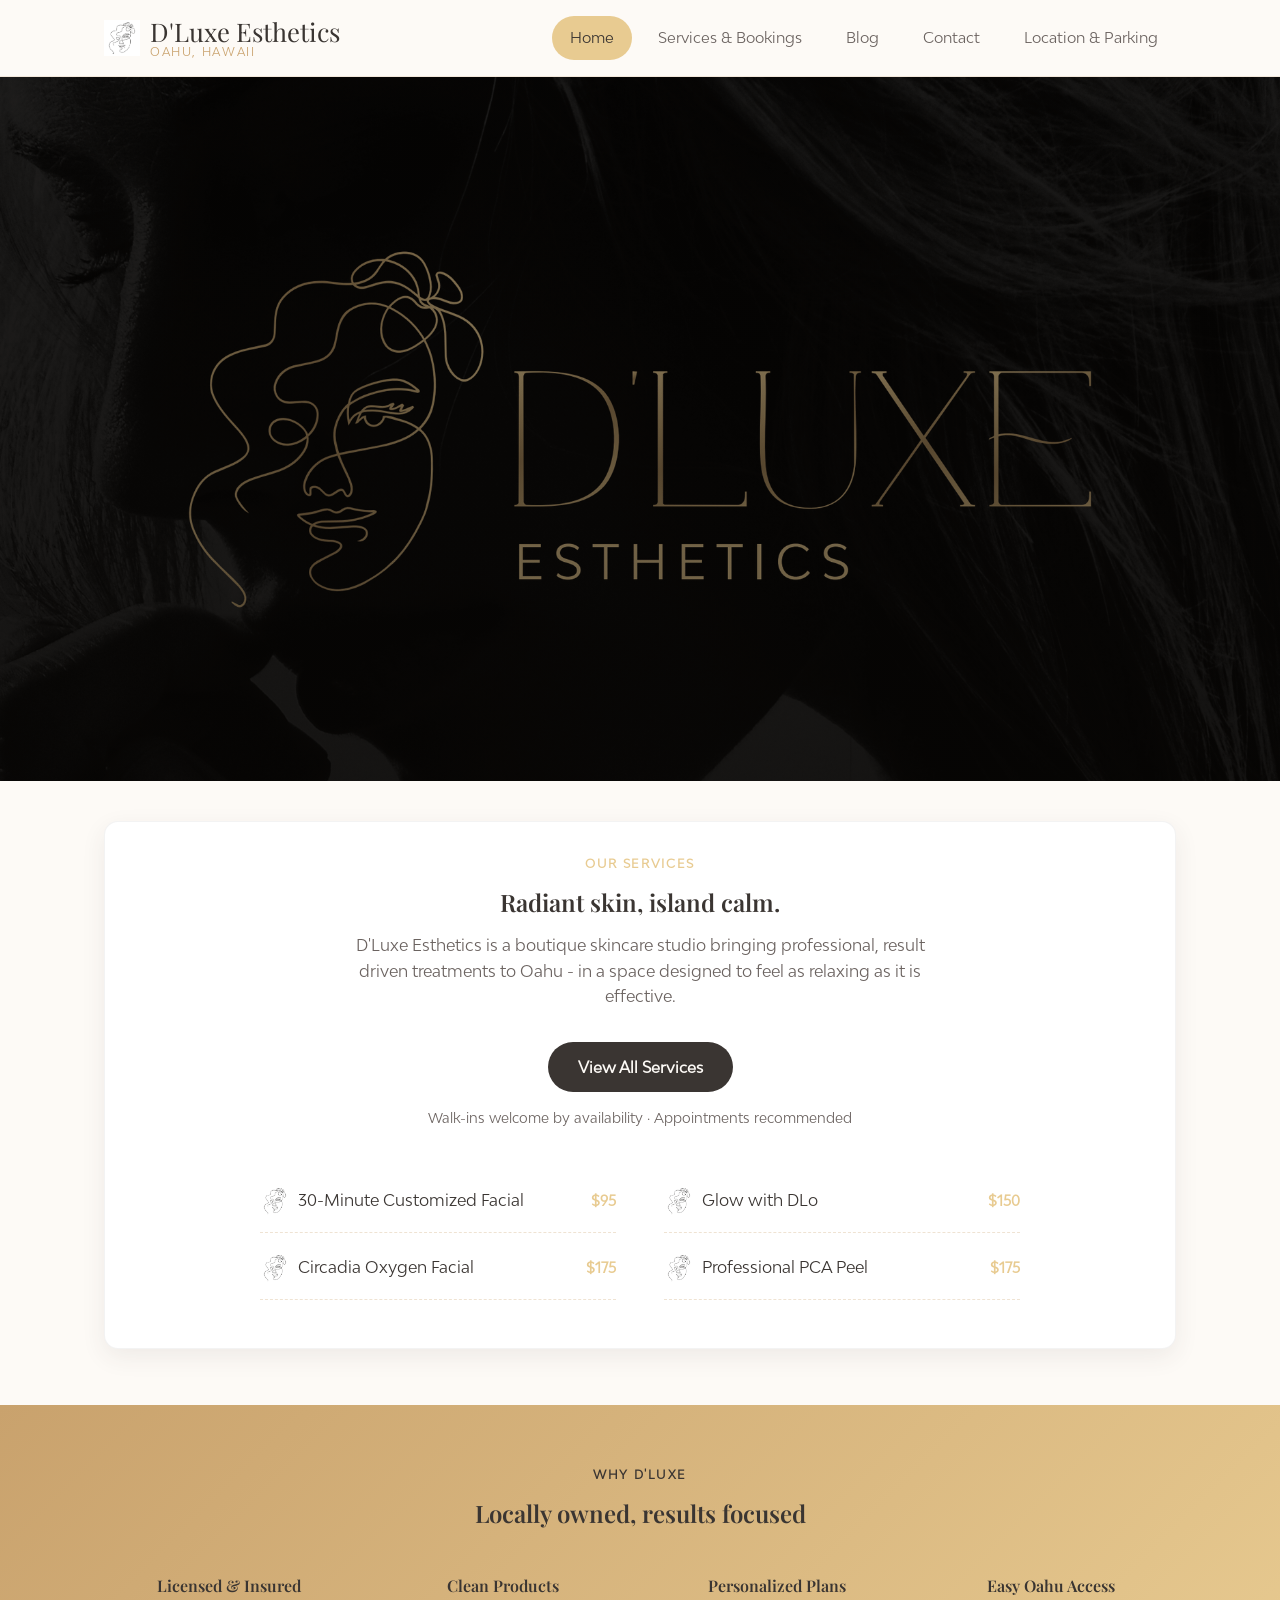
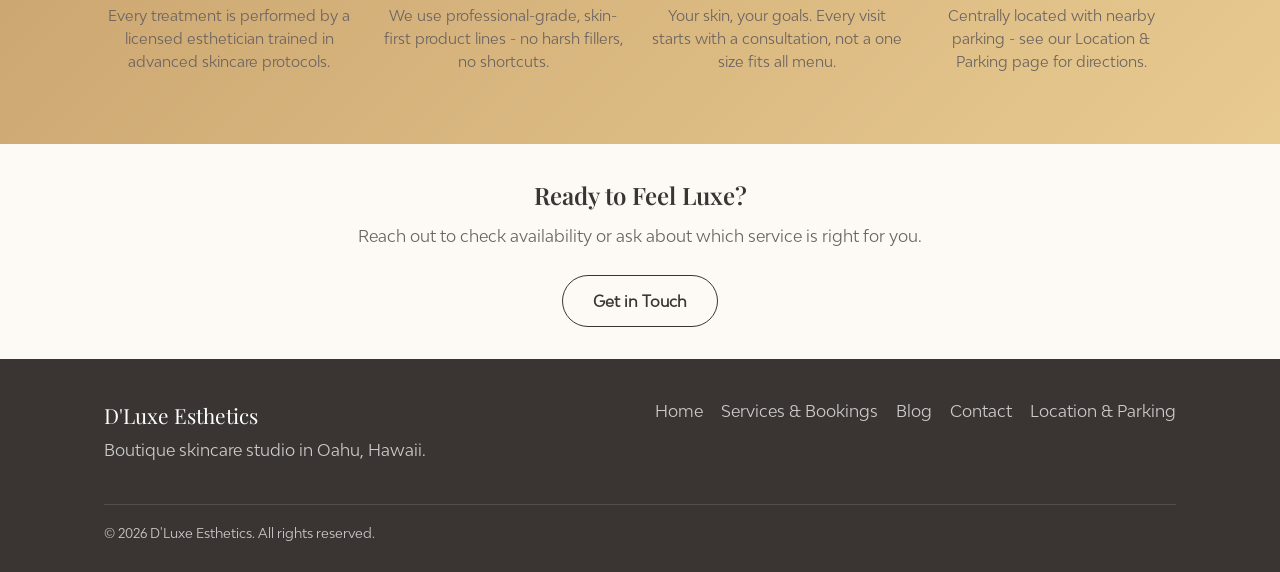
==== index.html @ 8cba5645 "Wire contact form to Formspree, add spam protection - Connect the contact form to Formspree (submits" ====
<!DOCTYPE html>
<html lang="en">
<head>
  <meta charset="UTF-8" />
  <meta name="viewport" content="width=device-width, initial-scale=1.0" />
  <meta name="color-scheme" content="light" />
  <link rel="icon" href="assets/favicon.png" type="image/png" />
  <title>D'Luxe Esthetics | Skincare Studio in Oahu, Hawaii</title>
  <meta name="description" content="D'Luxe Esthetics is a boutique esthetician studio in Oahu, Hawaii offering customized facials, dermaplaning, oxygen facials, and PCA peels." />
  <link rel="preconnect" href="https://fonts.googleapis.com" />
  <link rel="preconnect" href="https://square.site" />
  <link rel="preconnect" href="https://app.squareup.com" />
  <link rel="preconnect" href="https://appointments-production-f.squarecdn.com" crossorigin />
  <link rel="preload" as="script" href="https://square.site/appointments/buyer/widget/broxpie06ao6zd/LF8QV736KPF5H.js" />
  <link href="https://fonts.googleapis.com/css2?family=Playfair+Display:wght@600;700&family=Poppins:wght@400;500;600;700&display=swap" rel="stylesheet" />
  <link rel="stylesheet" href="css/style.css" />
</head>
<body>

  <header class="site-header">
    <nav class="nav-bar">
      <a href="index.html" class="brand">
        <img src="assets/favicon.png" alt="" class="brand-logo" />
        <span class="brand-text">
          <span class="brand-name">D'Luxe Esthetics</span>
          <span class="brand-tagline">Oahu, Hawaii</span>
        </span>
      </a>
      <button class="nav-toggle" aria-label="Toggle navigation" aria-expanded="false">
        <span></span><span></span><span></span>
      </button>
      <ul class="nav-tabs">
        <li><a href="index.html">Home</a></li>
        <li><a href="services.html">Services &amp; Bookings</a></li>
        <li><a href="blog.html">Blog</a></li>
        <li><a href="contact.html">Contact</a></li>
        <li><a href="location.html">Location &amp; Parking</a></li>
      </ul>
    </nav>
  </header>

  <main>
    <section class="hero hero-home">
      <div class="container"></div>
    </section>

    <section id="services" style="padding-top: 40px;">
      <div class="container">
        <div class="services-card">
        <div class="section-heading">
          <span class="eyebrow">Our Services</span>
          <h2>Radiant skin, island calm.</h2>
          <p>D'Luxe Esthetics is a boutique skincare studio bringing professional, result driven treatments to Oahu - in a space designed to feel as relaxing as it is effective.</p>
          <div class="services-teaser-cta">
            <div class="services-cta-buttons">
              <a href="services.html" class="btn btn-primary btn-glow">View All Services</a>
            </div>
            <p class="hero-note">Walk-ins welcome by availability &middot; Appointments recommended</p>
          </div>
        </div>

        <div class="services-menu-grid">
          <div class="menu-item">
            <span class="menu-item-name"><span class="menu-item-icon-wrap"><img src="assets/favicon.png" alt="" class="menu-item-icon" /></span> 30-Minute Customized Facial</span>
            <span class="menu-item-price">$95</span>
          </div>
          <div class="menu-item">
            <span class="menu-item-name"><span class="menu-item-icon-wrap"><img src="assets/favicon.png" alt="" class="menu-item-icon" /></span> Glow with DLo</span>
            <span class="menu-item-price">$150</span>
          </div>
          <div class="menu-item">
            <span class="menu-item-name"><span class="menu-item-icon-wrap"><img src="assets/favicon.png" alt="" class="menu-item-icon" /></span> Circadia Oxygen Facial</span>
            <span class="menu-item-price">$175</span>
          </div>
          <div class="menu-item">
            <span class="menu-item-name"><span class="menu-item-icon-wrap"><img src="assets/favicon.png" alt="" class="menu-item-icon" /></span> Professional PCA Peel</span>
            <span class="menu-item-price">$175</span>
          </div>
        </div>
        </div>
      </div>
    </section>

    <section class="info-band">
      <div class="container">
        <div class="section-heading">
          <span class="eyebrow">Why D'Luxe</span>
          <h2>Locally owned, results focused</h2>
        </div>
        <div class="info-grid">
          <div>
            <h4>Licensed &amp; Insured</h4>
            <p>Every treatment is performed by a licensed esthetician trained in advanced skincare protocols.</p>
          </div>
          <div>
            <h4>Clean Products</h4>
            <p>We use professional-grade, skin-first product lines - no harsh fillers, no shortcuts.</p>
          </div>
          <div>
            <h4>Personalized Plans</h4>
            <p>Your skin, your goals. Every visit starts with a consultation, not a one size fits all menu.</p>
          </div>
          <div>
            <h4>Easy Oahu Access</h4>
            <p>Centrally located with nearby parking - see our Location &amp; Parking page for directions.</p>
          </div>
        </div>
      </div>
    </section>

    <section class="cta-band">
      <div class="container">
        <h2>Ready to Feel Luxe?</h2>
        <p>Reach out to check availability or ask about which service is right for you.</p>
        <a href="contact.html" class="btn btn-outline">Get in Touch</a>
      </div>
    </section>
  </main>

  <footer class="site-footer">
    <div class="container">
      <div class="footer-grid">
        <div>
          <div class="footer-brand">D'Luxe Esthetics</div>
          <p>Boutique skincare studio in Oahu, Hawaii.</p>
        </div>
        <ul class="footer-nav">
          <li><a href="index.html">Home</a></li>
          <li><a href="services.html">Services &amp; Bookings</a></li>
          <li><a href="blog.html">Blog</a></li>
          <li><a href="contact.html">Contact</a></li>
          <li><a href="location.html">Location &amp; Parking</a></li>
        </ul>
      </div>
      <div class="footer-bottom">
        <span>&copy; 2026 D'Luxe Esthetics. All rights reserved.</span>
      </div>
    </div>
  </footer>

  <script src="js/script.js"></script>
</body>
</html>
---- css/style.css ----
/* ==========================================================================
   D'Luxe Esthetics — global styles
   ========================================================================== */

@font-face {
  font-family: "Bw Modelica";
  src: url("../assets/fonts/BwModelica.woff2") format("woff2"),
       url("../assets/fonts/BwModelica.woff") format("woff");
  font-weight: normal;
  font-style: normal;
  font-display: swap;
}

:root {
  color-scheme: light;
  --color-cream: #fdfaf6;
  --color-charcoal: #3a3532;
  --color-charcoal-soft: #6b6360;
  --color-gold: #c9a26d;
  --color-gold-light: #e8cb91;
  --shadow-soft: 0 8px 24px rgba(58, 53, 50, 0.08);
  --radius: 14px;
  --max-width: 1120px;
  --font-heading: "Playfair Display", Georgia, serif;
  --font-body: "Bw Modelica", "Poppins", "Segoe UI", Arial, sans-serif;
}

* {
  box-sizing: border-box;
}

html {
  scroll-behavior: smooth;
}

body {
  margin: 0;
  font-family: var(--font-body);
  color: var(--color-charcoal);
  background: var(--color-cream);
  line-height: 1.6;
}

img {
  max-width: 100%;
  display: block;
}

a {
  color: inherit;
}

h1, h2, h3, h4 {
  font-family: var(--font-heading);
  font-weight: 600;
  margin: 0 0 0.5em;
  color: var(--color-charcoal);
}

p {
  margin: 0 0 1em;
}

.container {
  max-width: var(--max-width);
  margin: 0 auto;
  padding: 0 24px;
}

/* ---------- Header / nav ---------- */

.site-header {
  position: sticky;
  top: 0;
  z-index: 100;
  background: rgba(253, 250, 246, 0.92);
  backdrop-filter: blur(6px);
  border-bottom: 1px solid rgba(201, 162, 109, 0.2);
}

.nav-bar {
  display: flex;
  align-items: center;
  justify-content: space-between;
  padding: 16px 24px;
  max-width: var(--max-width);
  margin: 0 auto;
}

.brand {
  display: flex;
  align-items: center;
  gap: 10px;
  line-height: 1.1;
  text-decoration: none;
}

.brand-logo {
  width: 36px;
  height: 36px;
  object-fit: contain;
}

.brand-text {
  display: flex;
  flex-direction: column;
}

.brand-name {
  font-family: var(--font-heading);
  font-size: 1.6rem;
  color: var(--color-charcoal);
}

.brand-tagline {
  font-size: 0.72rem;
  letter-spacing: 0.14em;
  text-transform: uppercase;
  color: var(--color-gold);
}

.nav-toggle {
  display: none;
  flex-direction: column;
  justify-content: space-between;
  width: 26px;
  height: 20px;
  background: none;
  border: none;
  cursor: pointer;
  padding: 0;
}

.nav-toggle span {
  display: block;
  height: 2px;
  width: 100%;
  background: var(--color-charcoal);
  border-radius: 2px;
}

.nav-tabs {
  display: flex;
  gap: 8px;
  list-style: none;
  margin: 0;
  padding: 0;
}

.nav-tabs a {
  display: inline-block;
  padding: 10px 18px;
  border-radius: 999px;
  text-decoration: none;
  font-size: 0.92rem;
  font-weight: 500;
  color: var(--color-charcoal-soft);
  transition: background 0.2s ease, color 0.2s ease;
}

.nav-tabs a:hover {
  background: rgba(232, 203, 145, 0.4);
  color: var(--color-charcoal);
}

.nav-tabs a.active {
  background: var(--color-gold-light);
  color: var(--color-charcoal);
}

/* ---------- Hero ---------- */

.hero {
  padding: 72px 0 24px;
  text-align: center;
  background: linear-gradient(180deg, rgb(211, 181, 127) 0%, rgb(232, 203, 145) 100%);
}

.hero-home {
  padding: 48px 0;
  min-height: 320px;
  height: 55vw;
  max-height: 900px;
  display: flex;
  align-items: center;
  background-color: #0a0806;
  background-image: linear-gradient(180deg, rgba(10, 8, 6, 0.4) 0%, rgba(10, 8, 6, 0.6) 100%), url("../assets/dluxe-hero-2.png");
  background-size: cover, cover;
  background-position: center, center;
  background-repeat: no-repeat, no-repeat;
}

@media (max-width: 700px) {
  .hero-home {
    height: auto;
    min-height: 260px;
    background-size: cover, contain;
  }
}

.hero-home .container {
  width: 100%;
}

.hero-home h1 {
  color: #fff;
}

.hero-home p {
  color: rgba(255, 255, 255, 0.9);
}

.hero + section {
  padding-top: 0;
}

.hero h1 {
  font-size: clamp(2rem, 4vw, 3rem);
  margin-bottom: 0.3em;
}

.hero p {
  max-width: 560px;
  margin: 0 auto 1.6em;
  color: var(--color-charcoal-soft);
  font-size: 1.05rem;
}

.hero-note {
  font-size: 0.85rem;
  color: var(--color-gold);
  margin: 16px 0 0;
}

/* ---------- Buttons ---------- */

.btn {
  display: inline-block;
  padding: 13px 30px;
  border-radius: 999px;
  text-decoration: none;
  font-weight: 600;
  font-size: 0.95rem;
  transition: transform 0.15s ease, box-shadow 0.15s ease;
}

.btn-primary {
  background: var(--color-charcoal);
  color: var(--color-cream);
}

.btn-primary:hover {
  transform: translateY(-1px);
  box-shadow: var(--shadow-soft);
}

.btn-outline {
  border: 1.5px solid var(--color-charcoal);
  color: var(--color-charcoal);
}

.btn-outline:hover {
  background: var(--color-charcoal);
  color: var(--color-cream);
}

/* ---------- Sections ---------- */

section {
  padding: 56px 0;
}

.section-heading {
  text-align: center;
  max-width: 620px;
  margin: 0 auto 40px;
}

.section-heading .eyebrow {
  display: inline-block;
  text-transform: uppercase;
  letter-spacing: 0.14em;
  font-size: 0.75rem;
  color: var(--color-gold);
  font-weight: 600;
  margin-bottom: 10px;
}

.section-heading p {
  color: var(--color-charcoal-soft);
}

.services-card {
  background: #fff;
  border-radius: var(--radius);
  box-shadow: var(--shadow-soft);
  border: 1px solid rgba(58, 53, 50, 0.06);
  padding: 28px 40px 48px;
}

@media (max-width: 640px) {
  .services-card {
    padding: 36px 20px;
  }
}

.addons-card {
  background: linear-gradient(135deg, var(--color-gold) 0%, var(--color-gold-light) 100%);
  border-radius: var(--radius);
  box-shadow: var(--shadow-soft);
  padding: 48px 40px;
}

.addons-card .eyebrow {
  color: var(--color-charcoal);
}

.services-card .eyebrow {
  color: var(--color-gold-light);
}

.addons-card .section-heading p {
  color: var(--color-charcoal-soft);
}

.addons-card .menu-item {
  border-bottom-color: rgba(58, 53, 50, 0.18);
}

.addons-card .menu-item-price {
  color: var(--color-charcoal);
}

@media (max-width: 640px) {
  .addons-card {
    padding: 36px 20px;
  }
}

/* ---------- Services menu (Home page teaser) ---------- */

.services-menu-grid {
  display: grid;
  grid-template-columns: repeat(2, 1fr);
  gap: 4px 48px;
  max-width: 760px;
  margin: 0 auto;
}

.addons-card .services-menu-grid {
  grid-template-columns: 1fr;
}

@media (max-width: 640px) {
  .services-menu-grid {
    grid-template-columns: 1fr;
  }
}

.menu-item {
  display: flex;
  justify-content: space-between;
  align-items: center;
  gap: 16px;
  padding: 16px 0;
  border-bottom: 1px dashed rgba(201, 162, 109, 0.3);
}

.menu-item-name {
  font-weight: 500;
  display: inline-flex;
  align-items: center;
  flex-wrap: nowrap;
  white-space: nowrap;
  gap: 8px;
}

.menu-item-icon-wrap {
  width: 30px;
  height: 30px;
  display: inline-flex;
  align-items: center;
  justify-content: center;
  flex-shrink: 0;
}

.menu-item-icon {
  width: 100%;
  height: 100%;
  object-fit: contain;
}

.menu-item-price {
  color: var(--color-gold-light);
  font-weight: 600;
  font-size: 0.9rem;
  white-space: nowrap;
}

.square-booking-embed {
  background: #fff;
  border-radius: var(--radius);
  box-shadow: var(--shadow-soft);
  border: 1px solid rgba(58, 53, 50, 0.06);
  overflow: visible;
  min-height: 500px;
}

.square-booking-embed iframe {
  height: 700px !important;
  min-height: 700px !important;
}

.services-teaser-cta {
  text-align: center;
  margin-top: 32px;
}

.services-cta-buttons {
  display: flex;
  justify-content: center;
  flex-wrap: wrap;
  gap: 16px;
}

/* ---------- Services grid ---------- */

.services-grid {
  display: grid;
  grid-template-columns: repeat(2, 1fr);
  gap: 24px;
}

@media (max-width: 640px) {
  .services-grid {
    grid-template-columns: 1fr;
  }
}

.service-card {
  background: #fff;
  border-radius: var(--radius);
  padding: 28px 24px;
  box-shadow: var(--shadow-soft);
  border: 1px solid rgba(58, 53, 50, 0.05);
  display: flex;
  flex-direction: column;
}

.service-icon {
  width: 44px;
  height: 44px;
  display: flex;
  align-items: center;
  justify-content: center;
  font-size: 1.4rem;
  margin-bottom: 16px;
}

.service-icon img {
  width: 100%;
  height: 100%;
  object-fit: contain;
}

.service-card h3 {
  font-size: 1.15rem;
  margin-bottom: 8px;
}

.service-card p {
  color: var(--color-charcoal-soft);
  font-size: 0.94rem;
  margin-bottom: 10px;
}

.service-price {
  font-size: 0.85rem;
  font-weight: 600;
  color: var(--color-gold-light);
}

.service-card-footer {
  display: flex;
  align-items: center;
  justify-content: space-between;
  gap: 12px;
  margin-top: auto;
  padding-top: 24px;
  border-top: 1px dashed rgba(58, 53, 50, 0.12);
}

.book-item-btn {
  flex-shrink: 0;
  padding: 8px 30px;
  font-size: 0.85rem;
}

.btn-glow {
  transition: background 0.2s ease, color 0.2s ease, box-shadow 0.2s ease, border-color 0.2s ease;
}

.btn-glow:hover {
  background: var(--color-gold);
  border-color: transparent;
  color: #fff;
  box-shadow: 0 0 18px rgba(201, 162, 109, 0.6);
}

/* ---------- Why / info band ---------- */

.info-band {
  background: linear-gradient(135deg, var(--color-gold) 0%, var(--color-gold-light) 100%);
  color: var(--color-charcoal);
}

.info-band .section-heading p {
  color: var(--color-charcoal-soft);
}

.info-band .section-heading .eyebrow {
  color: var(--color-charcoal);
}

.info-band h2 {
  color: var(--color-charcoal);
}

.info-grid {
  display: grid;
  grid-template-columns: repeat(auto-fit, minmax(200px, 1fr));
  gap: 24px;
  text-align: center;
}

.info-grid h4 {
  color: var(--color-charcoal);
  margin-bottom: 6px;
}

.info-grid p {
  color: var(--color-charcoal-soft);
  font-size: 0.9rem;
}

/* ---------- CTA band ---------- */

.cta-band {
  text-align: center;
  padding: 32px 0;
}

.cta-band h2 {
  margin-bottom: 0.4em;
}

.cta-band p {
  color: var(--color-charcoal-soft);
  margin-bottom: 1.6em;
}

/* ---------- Blog ---------- */

.blog-grid {
  display: grid;
  grid-template-columns: repeat(auto-fit, minmax(280px, 1fr));
  gap: 28px;
}

.blog-card {
  background: #fff;
  border-radius: var(--radius);
  overflow: hidden;
  box-shadow: var(--shadow-soft);
  border: 1px solid rgba(58, 53, 50, 0.05);
  display: flex;
  flex-direction: column;
}

.blog-card-thumb {
  height: 150px;
  background-image: url("../assets/dluxe-hero.jpg");
  background-size: cover;
  background-position: center 55%;
  background-repeat: no-repeat;
}

.blog-card-body {
  padding: 22px 22px 24px;
  flex: 1;
  display: flex;
  flex-direction: column;
}

.blog-meta {
  font-size: 0.78rem;
  text-transform: uppercase;
  letter-spacing: 0.08em;
  color: var(--color-gold);
  font-weight: 600;
  margin-bottom: 10px;
}

.blog-card h3 {
  font-size: 1.2rem;
  margin-bottom: 10px;
}

.blog-card p {
  color: var(--color-charcoal-soft);
  font-size: 0.94rem;
  flex: 1;
}

.blog-tag {
  display: inline-block;
  font-size: 0.72rem;
  font-weight: 600;
  color: var(--color-charcoal-soft);
  background: var(--color-gold-light);
  padding: 3px 10px;
  border-radius: 999px;
  text-transform: uppercase;
  letter-spacing: 0.06em;
}

/* ---------- Contact ---------- */

.contact-layout {
  display: grid;
  grid-template-columns: 1fr 1fr;
  gap: 40px;
  align-items: start;
}

@media (max-width: 800px) {
  .contact-layout {
    grid-template-columns: 1fr;
  }
}

.contact-card {
  background: #fff;
  border-radius: var(--radius);
  padding: 28px;
  box-shadow: var(--shadow-soft);
  border: 1px solid rgba(58, 53, 50, 0.05);
  margin-bottom: 20px;
}

.contact-card h3 {
  font-size: 1.05rem;
  margin-bottom: 6px;
}

.contact-card p {
  color: var(--color-charcoal-soft);
  font-size: 0.95rem;
}

.social-row {
  display: flex;
  gap: 12px;
  margin-top: 8px;
}

.social-row a {
  width: 38px;
  height: 38px;
  border-radius: 50%;
  background: rgba(201, 162, 109, 0.18);
  color: var(--color-gold);
  display: flex;
  align-items: center;
  justify-content: center;
  text-decoration: none;
  transition: background 0.2s ease, color 0.2s ease;
}

.social-row a:hover {
  background: var(--color-gold);
  color: #fff;
}

form.contact-form {
  background: #fff;
  border-radius: var(--radius);
  padding: 28px;
  box-shadow: var(--shadow-soft);
  border: 1px solid rgba(58, 53, 50, 0.05);
}

.form-group {
  margin-bottom: 18px;
}

.form-group label {
  display: block;
  font-size: 0.85rem;
  font-weight: 600;
  margin-bottom: 6px;
}

.form-group input,
.form-group textarea,
.form-group select {
  width: 100%;
  padding: 11px 14px;
  border-radius: 8px;
  border: 1.5px solid rgba(58, 53, 50, 0.15);
  font-family: var(--font-body);
  font-size: 0.95rem;
  background: var(--color-cream);
}

.form-group textarea {
  resize: vertical;
  min-height: 110px;
}

.form-note {
  font-size: 0.8rem;
  color: var(--color-charcoal-soft);
  margin-top: 10px;
}

.form-status {
  margin-top: 14px;
  font-size: 0.9rem;
  font-weight: 600;
  display: none;
}

.form-status.visible {
  display: block;
}

/* ---------- Location ---------- */

.location-layout {
  display: grid;
  grid-template-columns: 1fr 1fr;
  gap: 40px;
  align-items: start;
}

@media (max-width: 800px) {
  .location-layout {
    grid-template-columns: 1fr;
  }
}

.map-frame {
  width: 100%;
  height: 380px;
  border: 0;
  border-radius: var(--radius);
  box-shadow: var(--shadow-soft);
}

.steps-list {
  list-style: none;
  margin: 0;
  padding: 0;
}

.steps-list li {
  display: flex;
  gap: 14px;
  margin-bottom: 18px;
}

.step-number {
  flex-shrink: 0;
  width: 30px;
  height: 30px;
  border-radius: 50%;
  background: rgba(201, 162, 109, 0.18);
  display: flex;
  align-items: center;
  justify-content: center;
  font-weight: 700;
  font-size: 0.85rem;
}

.steps-list h4 {
  margin-bottom: 4px;
  font-size: 1rem;
}

.steps-list p {
  color: var(--color-charcoal-soft);
  font-size: 0.92rem;
  margin: 0;
}

.hours-table {
  width: 100%;
  border-collapse: collapse;
  margin-top: 12px;
}

.hours-table td {
  padding: 8px 0;
  border-bottom: 1px solid rgba(201, 162, 109, 0.2);
  font-size: 0.94rem;
}

.hours-table td:last-child {
  text-align: right;
  color: var(--color-charcoal-soft);
}

/* ---------- Footer ---------- */

.site-footer {
  background: var(--color-charcoal);
  color: rgba(255, 255, 255, 0.75);
  padding: 40px 0 28px;
  margin-top: 0;
}

.footer-grid {
  display: flex;
  flex-wrap: wrap;
  justify-content: space-between;
  gap: 24px;
  margin-bottom: 24px;
}

.footer-brand {
  font-family: var(--font-heading);
  color: #fff;
  font-size: 1.3rem;
  margin-bottom: 6px;
}

.footer-grid a {
  text-decoration: none;
  color: rgba(255, 255, 255, 0.75);
}

.footer-grid a:hover {
  color: #fff;
}

.footer-nav {
  list-style: none;
  margin: 0;
  padding: 0;
  display: flex;
  gap: 18px;
  flex-wrap: wrap;
}

.footer-bottom {
  border-top: 1px solid rgba(255, 255, 255, 0.12);
  padding-top: 18px;
  font-size: 0.82rem;
  display: flex;
  justify-content: space-between;
  flex-wrap: wrap;
  gap: 8px;
}

/* ---------- Responsive nav ---------- */

@media (max-width: 760px) {
  .nav-toggle {
    display: flex;
  }

  .nav-tabs {
    position: absolute;
    top: 100%;
    left: 0;
    right: 0;
    flex-direction: column;
    background: var(--color-cream);
    padding: 12px 24px 20px;
    gap: 4px;
    border-bottom: 1px solid rgba(201, 162, 109, 0.2);
    display: none;
  }

  .nav-tabs.open {
    display: flex;
  }

  .nav-tabs a {
    padding: 12px 16px;
  }
}
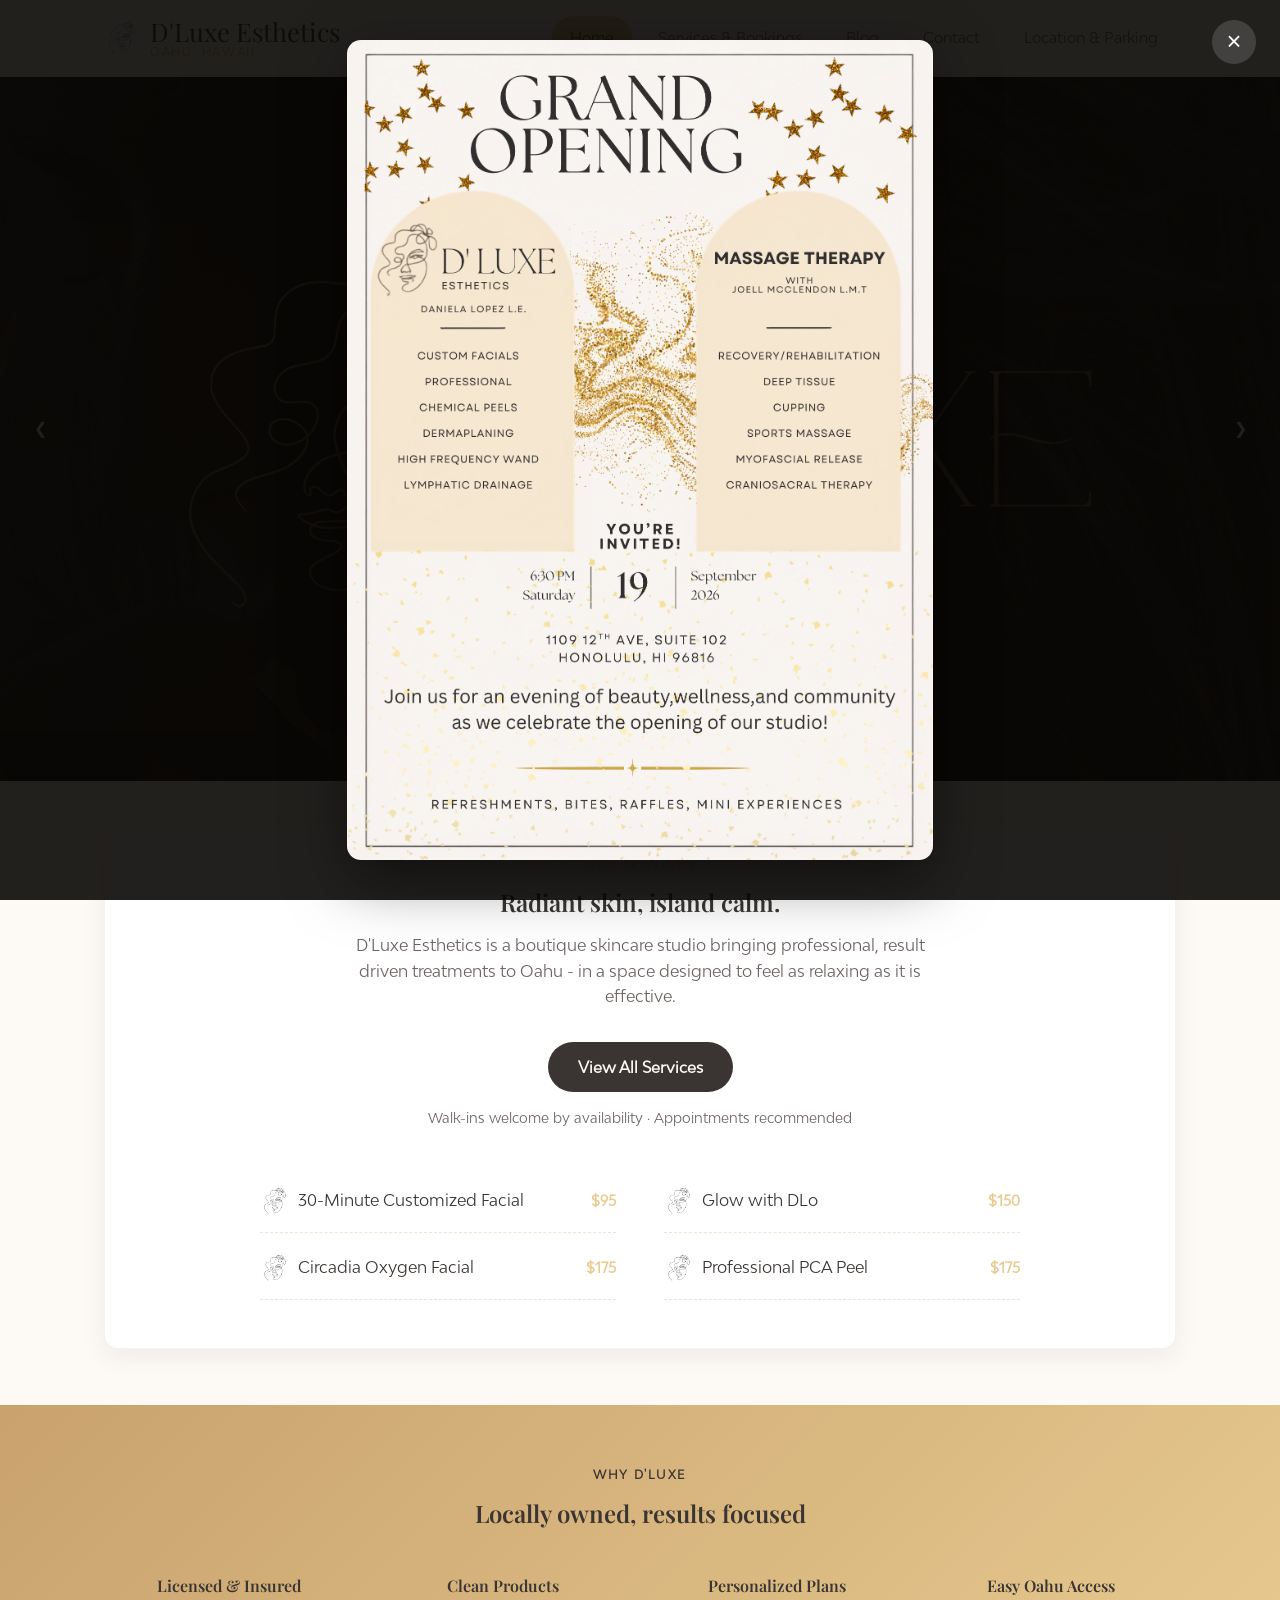
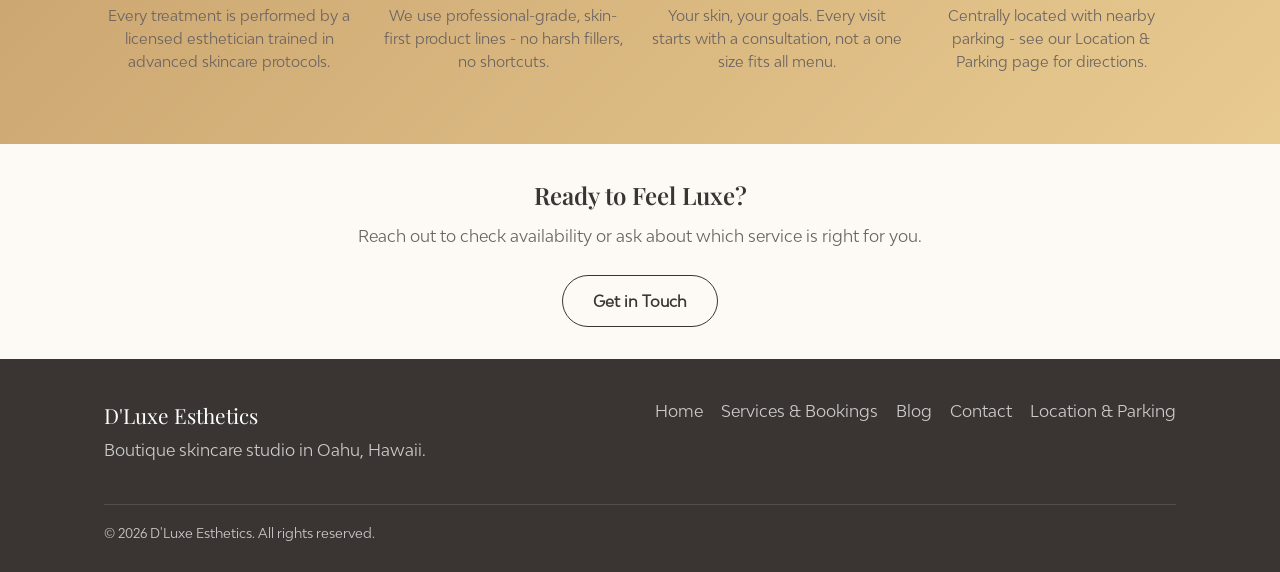
==== commit ef50294f: "Add hero slider arrows/dots, click-to-expand lightbox, Grand Opening flyer - Add prev/next arrows an" ====
--- a/index.html
+++ b/index.html
@@ -7,6 +7,46 @@
   <link rel="icon" href="assets/favicon.png" type="image/png" />
   <title>D'Luxe Esthetics | Skincare Studio in Oahu, Hawaii</title>
   <meta name="description" content="D'Luxe Esthetics is a boutique esthetician studio in Oahu, Hawaii offering customized facials, dermaplaning, oxygen facials, and PCA peels." />
+  <link rel="canonical" href="https://dluxeestheticshawaii.com/" />
+  <meta property="og:type" content="website" />
+  <meta property="og:title" content="D'Luxe Esthetics | Skincare Studio in Oahu, Hawaii" />
+  <meta property="og:description" content="D'Luxe Esthetics is a boutique esthetician studio in Oahu, Hawaii offering customized facials, dermaplaning, oxygen facials, and PCA peels." />
+  <meta property="og:url" content="https://dluxeestheticshawaii.com/" />
+  <meta property="og:image" content="https://dluxeestheticshawaii.com/assets/dluxe-hero-2.png" />
+  <meta name="twitter:card" content="summary_large_image" />
+  <meta name="twitter:title" content="D'Luxe Esthetics | Skincare Studio in Oahu, Hawaii" />
+  <meta name="twitter:description" content="D'Luxe Esthetics is a boutique esthetician studio in Oahu, Hawaii offering customized facials, dermaplaning, oxygen facials, and PCA peels." />
+  <meta name="twitter:image" content="https://dluxeestheticshawaii.com/assets/dluxe-hero-2.png" />
+  <script type="application/ld+json">
+  {
+    "@context": "https://schema.org",
+    "@type": "BeautySalon",
+    "name": "D'Luxe Esthetics",
+    "image": "https://dluxeestheticshawaii.com/assets/dluxe-hero-2.png",
+    "url": "https://dluxeestheticshawaii.com/",
+    "telephone": "+15203106491",
+    "priceRange": "$$",
+    "address": {
+      "@type": "PostalAddress",
+      "streetAddress": "1109 12th Ave Ste 201",
+      "addressLocality": "Honolulu",
+      "addressRegion": "HI",
+      "postalCode": "96816",
+      "addressCountry": "US"
+    },
+    "openingHoursSpecification": [
+      { "@type": "OpeningHoursSpecification", "dayOfWeek": "Monday", "opens": "08:00", "closes": "13:00" },
+      { "@type": "OpeningHoursSpecification", "dayOfWeek": "Tuesday", "opens": "08:00", "closes": "19:00" },
+      { "@type": "OpeningHoursSpecification", "dayOfWeek": "Wednesday", "opens": "08:00", "closes": "13:00" },
+      { "@type": "OpeningHoursSpecification", "dayOfWeek": "Thursday", "opens": "08:00", "closes": "19:00" },
+      { "@type": "OpeningHoursSpecification", "dayOfWeek": "Friday", "opens": "08:00", "closes": "13:00" },
+      { "@type": "OpeningHoursSpecification", "dayOfWeek": "Saturday", "opens": "09:00", "closes": "19:00" }
+    ],
+    "sameAs": [
+      "https://instagram.com/d.luxeesthetics"
+    ]
+  }
+  </script>
   <link rel="preconnect" href="https://fonts.googleapis.com" />
   <link rel="preconnect" href="https://square.site" />
   <link rel="preconnect" href="https://app.squareup.com" />
@@ -41,8 +81,20 @@
 
   <main>
     <section class="hero hero-home">
+      <div class="hero-slider">
+        <div class="hero-slide active" data-full="assets/dluxe-hero-2.png" style="background-image: url('assets/dluxe-hero-2.png');"></div>
+        <div class="hero-slide" data-full="assets/grand-opening.png" data-no-tint="true" style="background-image: url('assets/grand-opening.png'); background-size: contain;"></div>
+      </div>
+      <button type="button" class="hero-slider-arrow hero-slider-prev" aria-label="Previous image">&#10094;</button>
+      <button type="button" class="hero-slider-arrow hero-slider-next" aria-label="Next image">&#10095;</button>
+      <div class="hero-slider-dots"></div>
       <div class="container"></div>
     </section>
+
+    <div class="lightbox" id="heroLightbox">
+      <button type="button" class="lightbox-close" aria-label="Close">&times;</button>
+      <img class="lightbox-img" src="" alt="" />
+    </div>
 
     <section id="services" style="padding-top: 40px;">
       <div class="container">
@@ -112,7 +164,7 @@
       <div class="container">
         <h2>Ready to Feel Luxe?</h2>
         <p>Reach out to check availability or ask about which service is right for you.</p>
-        <a href="contact.html" class="btn btn-outline">Get in Touch</a>
+        <a href="contact.html" class="btn btn-outline btn-glow">Get in Touch</a>
       </div>
     </section>
   </main>
--- a/css/style.css
+++ b/css/style.css
@@ -177,6 +177,8 @@
 }
 
 .hero-home {
+  position: relative;
+  overflow: hidden;
   padding: 48px 0;
   min-height: 320px;
   height: 55vw;
@@ -184,22 +186,177 @@
   display: flex;
   align-items: center;
   background-color: #0a0806;
-  background-image: linear-gradient(180deg, rgba(10, 8, 6, 0.4) 0%, rgba(10, 8, 6, 0.6) 100%), url("../assets/dluxe-hero-2.png");
-  background-size: cover, cover;
-  background-position: center, center;
-  background-repeat: no-repeat, no-repeat;
+}
+
+.hero-home::before {
+  content: "";
+  position: absolute;
+  inset: 0;
+  background-image: linear-gradient(180deg, rgba(10, 8, 6, 0.4) 0%, rgba(10, 8, 6, 0.6) 100%);
+  z-index: 1;
+  pointer-events: none;
+  transition: opacity 1s ease;
+}
+
+.hero-home.no-tint::before {
+  opacity: 0;
+}
+
+.hero-slider {
+  position: absolute;
+  inset: 0;
+  z-index: 0;
+}
+
+.hero-slide {
+  position: absolute;
+  inset: 0;
+  background-color: #0a0806;
+  background-size: cover;
+  background-position: center;
+  background-repeat: no-repeat;
+  opacity: 0;
+  cursor: pointer;
+  transition: opacity 1s ease;
+}
+
+.hero-slide.active {
+  opacity: 1;
+}
+
+.hero-slider-arrow {
+  position: absolute;
+  top: 50%;
+  transform: translateY(-50%);
+  z-index: 3;
+  width: 40px;
+  height: 40px;
+  border: none;
+  border-radius: 50%;
+  background: rgba(10, 8, 6, 0.4);
+  color: #fff;
+  font-size: 1rem;
+  line-height: 1;
+  cursor: pointer;
+  display: flex;
+  align-items: center;
+  justify-content: center;
+  transition: background 0.2s ease;
+}
+
+.hero-slider-arrow:hover {
+  background: var(--color-gold);
+}
+
+.hero-slider-prev {
+  left: 20px;
+}
+
+.hero-slider-next {
+  right: 20px;
+}
+
+.hero-slider-dots {
+  position: absolute;
+  left: 50%;
+  bottom: 20px;
+  transform: translateX(-50%);
+  z-index: 3;
+  display: flex;
+  gap: 10px;
+}
+
+.hero-slider-dot {
+  width: 10px;
+  height: 10px;
+  padding: 0;
+  border: none;
+  border-radius: 50%;
+  background: rgba(255, 255, 255, 0.5);
+  cursor: pointer;
+  transition: background 0.2s ease, transform 0.2s ease;
+}
+
+.hero-slider-dot.active {
+  background: var(--color-gold-light);
+  transform: scale(1.3);
+}
+
+@media (max-width: 700px) {
+  .hero-slider-arrow {
+    width: 32px;
+    height: 32px;
+  }
+
+  .hero-slider-prev {
+    left: 10px;
+  }
+
+  .hero-slider-next {
+    right: 10px;
+  }
+}
+
+.hero-home .container {
+  position: relative;
+  z-index: 2;
+  width: 100%;
 }
 
 @media (max-width: 700px) {
   .hero-home {
     height: auto;
     min-height: 260px;
-    background-size: cover, contain;
-  }
-}
-
-.hero-home .container {
-  width: 100%;
+  }
+
+  .hero-slide {
+    background-size: contain;
+  }
+}
+
+.lightbox {
+  display: none;
+  position: fixed;
+  inset: 0;
+  z-index: 1000;
+  background: rgba(10, 8, 6, 0.9);
+  align-items: center;
+  justify-content: center;
+  padding: 40px;
+}
+
+.lightbox.open {
+  display: flex;
+}
+
+.lightbox-img {
+  max-width: 100%;
+  max-height: 100%;
+  border-radius: var(--radius);
+  box-shadow: 0 20px 60px rgba(0, 0, 0, 0.5);
+}
+
+.lightbox-close {
+  position: absolute;
+  top: 20px;
+  right: 24px;
+  width: 44px;
+  height: 44px;
+  border: none;
+  border-radius: 50%;
+  background: rgba(255, 255, 255, 0.15);
+  color: #fff;
+  font-size: 1.6rem;
+  line-height: 1;
+  cursor: pointer;
+  display: flex;
+  align-items: center;
+  justify-content: center;
+  transition: background 0.2s ease;
+}
+
+.lightbox-close:hover {
+  background: var(--color-gold);
 }
 
 .hero-home h1 {
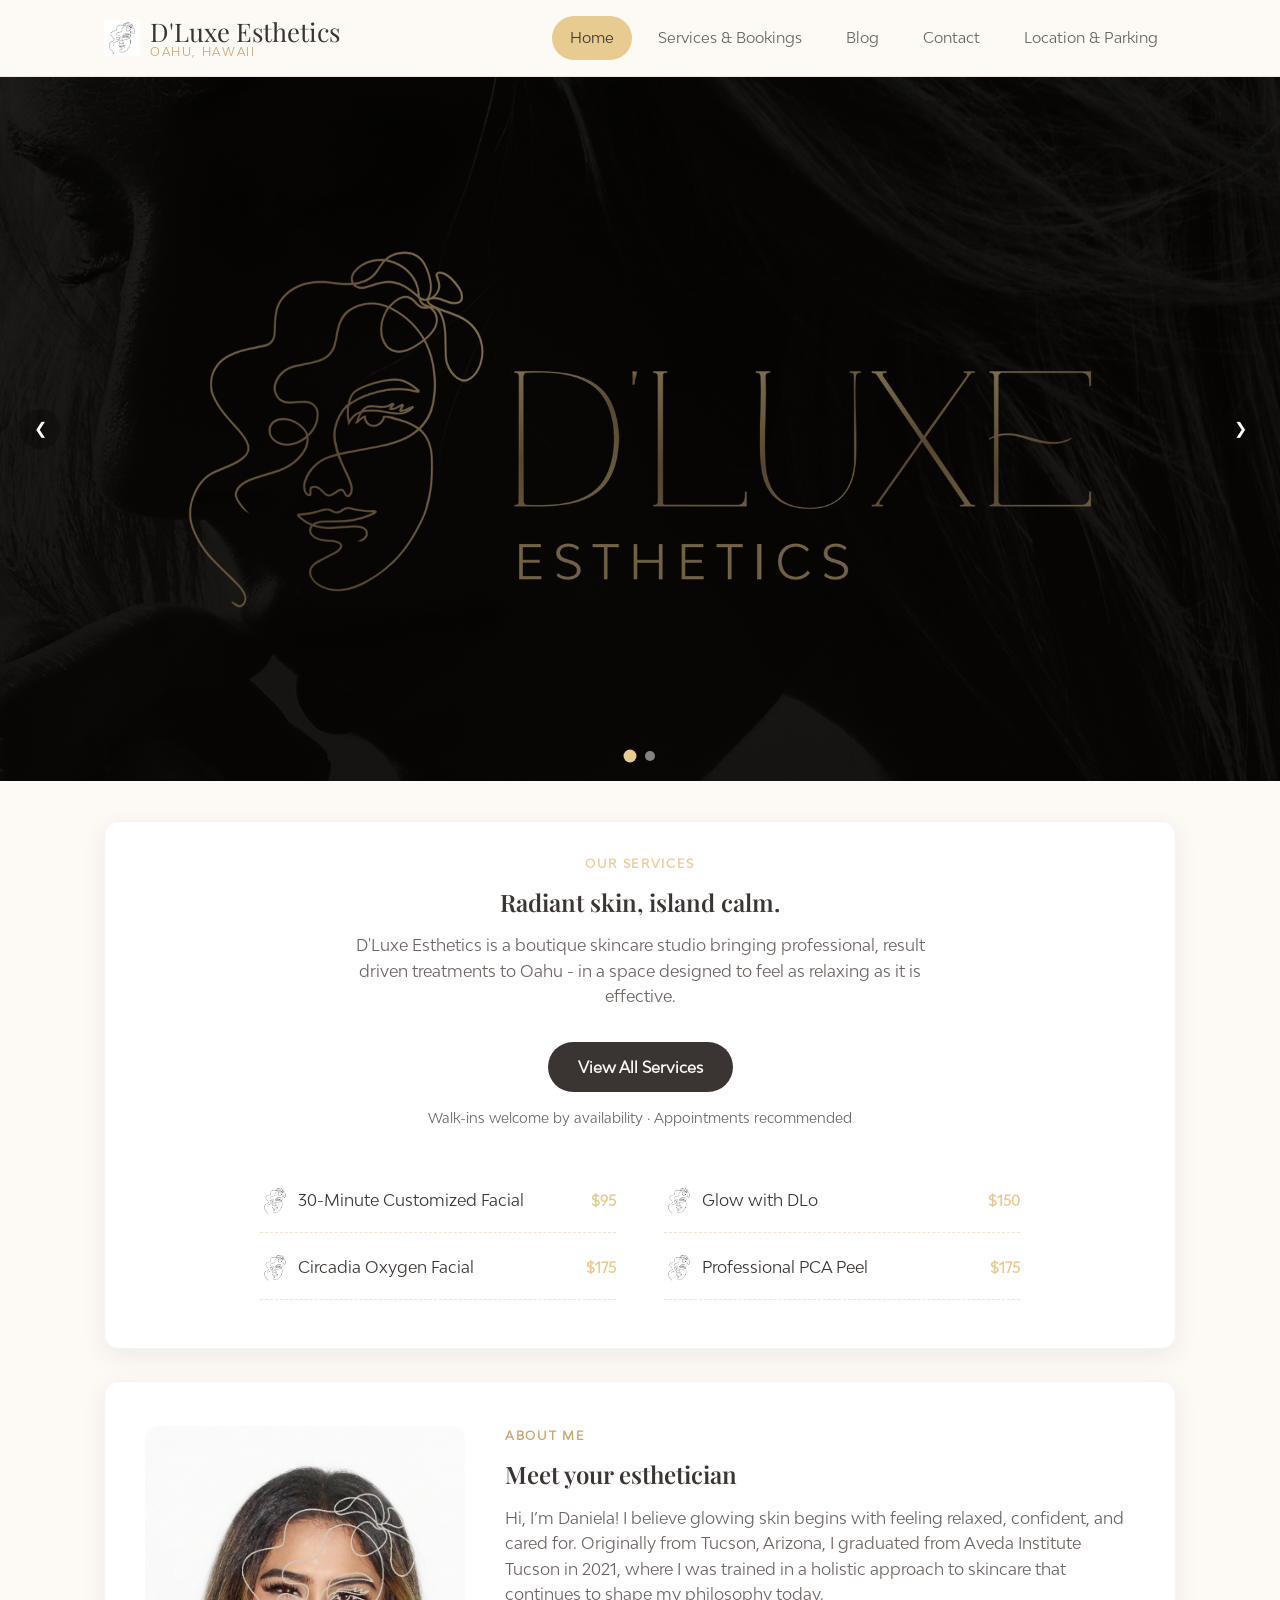
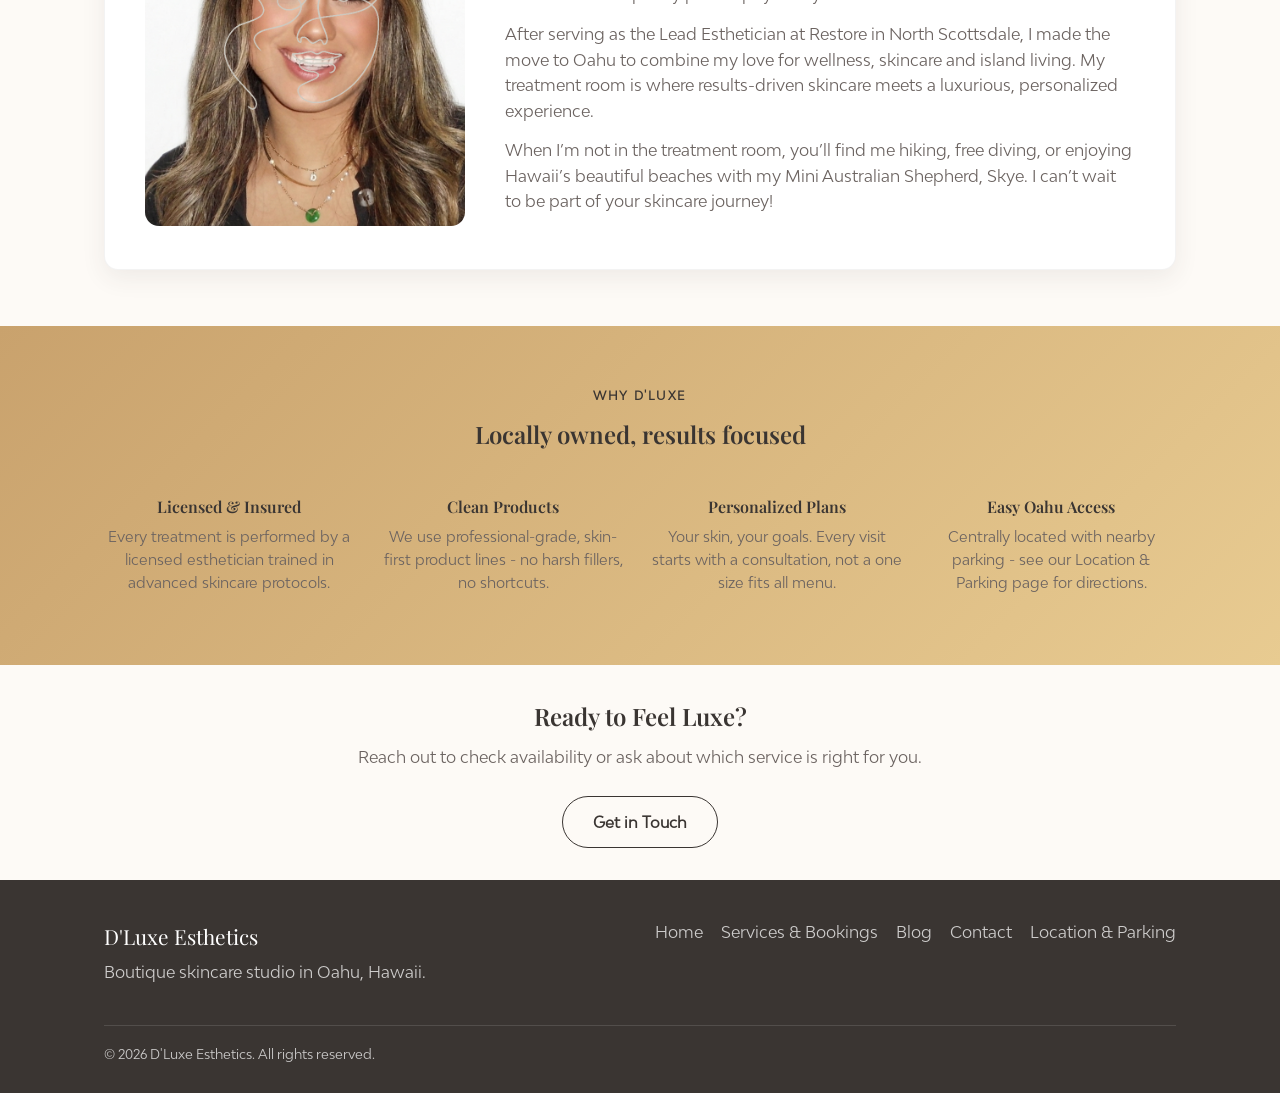
==== commit e1982fe9: "Add About section with bio, remove auto-opening flyer pop-up Co-Authored-By: Claude Sonnet 5 <norepl" ====
--- a/index.html
+++ b/index.html
@@ -133,6 +133,22 @@
       </div>
     </section>
 
+    <section id="about" class="about-section">
+      <div class="container">
+        <div class="about-card">
+          <div class="about-photo">
+            <img class="about-photo-base" src="assets/selfieDaniela-overlay.png" alt="Daniela, owner of D'Luxe Esthetics" />
+          </div>
+          <div class="about-body">
+            <span class="eyebrow">About Me</span>
+            <h2>Meet your esthetician</h2>
+            <p>Hi, I&rsquo;m Daniela! I believe glowing skin begins with feeling relaxed, confident, and cared for. Originally from Tucson, Arizona, I graduated from Aveda Institute Tucson in 2021, where I was trained in a holistic approach to skincare that continues to shape my philosophy today.</p>
+            <p>After serving as the Lead Esthetician at Restore in North Scottsdale, I made the move to Oahu to combine my love for wellness, skincare and island living. My treatment room is where results-driven skincare meets a luxurious, personalized experience.</p>
+            <p>When I&rsquo;m not in the treatment room, you&rsquo;ll find me hiking, free diving, or enjoying Hawaii&rsquo;s beautiful beaches with my Mini Australian Shepherd, Skye. I can&rsquo;t wait to be part of your skincare journey!</p>          </div>
+        </div>
+      </div>
+    </section>
+
     <section class="info-band">
       <div class="container">
         <div class="section-heading">
--- a/css/style.css
+++ b/css/style.css
@@ -664,6 +664,66 @@
   box-shadow: 0 0 18px rgba(201, 162, 109, 0.6);
 }
 
+/* ---------- About ---------- */
+
+.about-section {
+  padding-top: 0;
+  margin-top: -24px;
+}
+
+.about-card {
+  display: grid;
+  grid-template-columns: 320px 1fr;
+  gap: 40px;
+  align-items: center;
+  background: #fff;
+  border-radius: var(--radius);
+  box-shadow: var(--shadow-soft);
+  border: 1px solid rgba(58, 53, 50, 0.06);
+  padding: 40px;
+}
+
+.about-photo {
+  position: relative;
+}
+
+.about-photo-base {
+  width: 100%;
+  aspect-ratio: 4 / 5;
+  object-fit: cover;
+  border-radius: var(--radius);
+  background: var(--color-charcoal);
+  display: block;
+}
+
+.about-body .eyebrow {
+  display: inline-block;
+  text-transform: uppercase;
+  letter-spacing: 0.14em;
+  font-size: 0.75rem;
+  color: var(--color-gold);
+  font-weight: 600;
+  margin-bottom: 10px;
+}
+
+.about-body p {
+  color: var(--color-charcoal-soft);
+  margin-bottom: 14px;
+}
+
+@media (max-width: 800px) {
+  .about-card {
+    grid-template-columns: 1fr;
+    padding: 28px 20px;
+    gap: 24px;
+  }
+
+  .about-photo {
+    max-width: 280px;
+    margin: 0 auto;
+  }
+}
+
 /* ---------- Why / info band ---------- */
 
 .info-band {
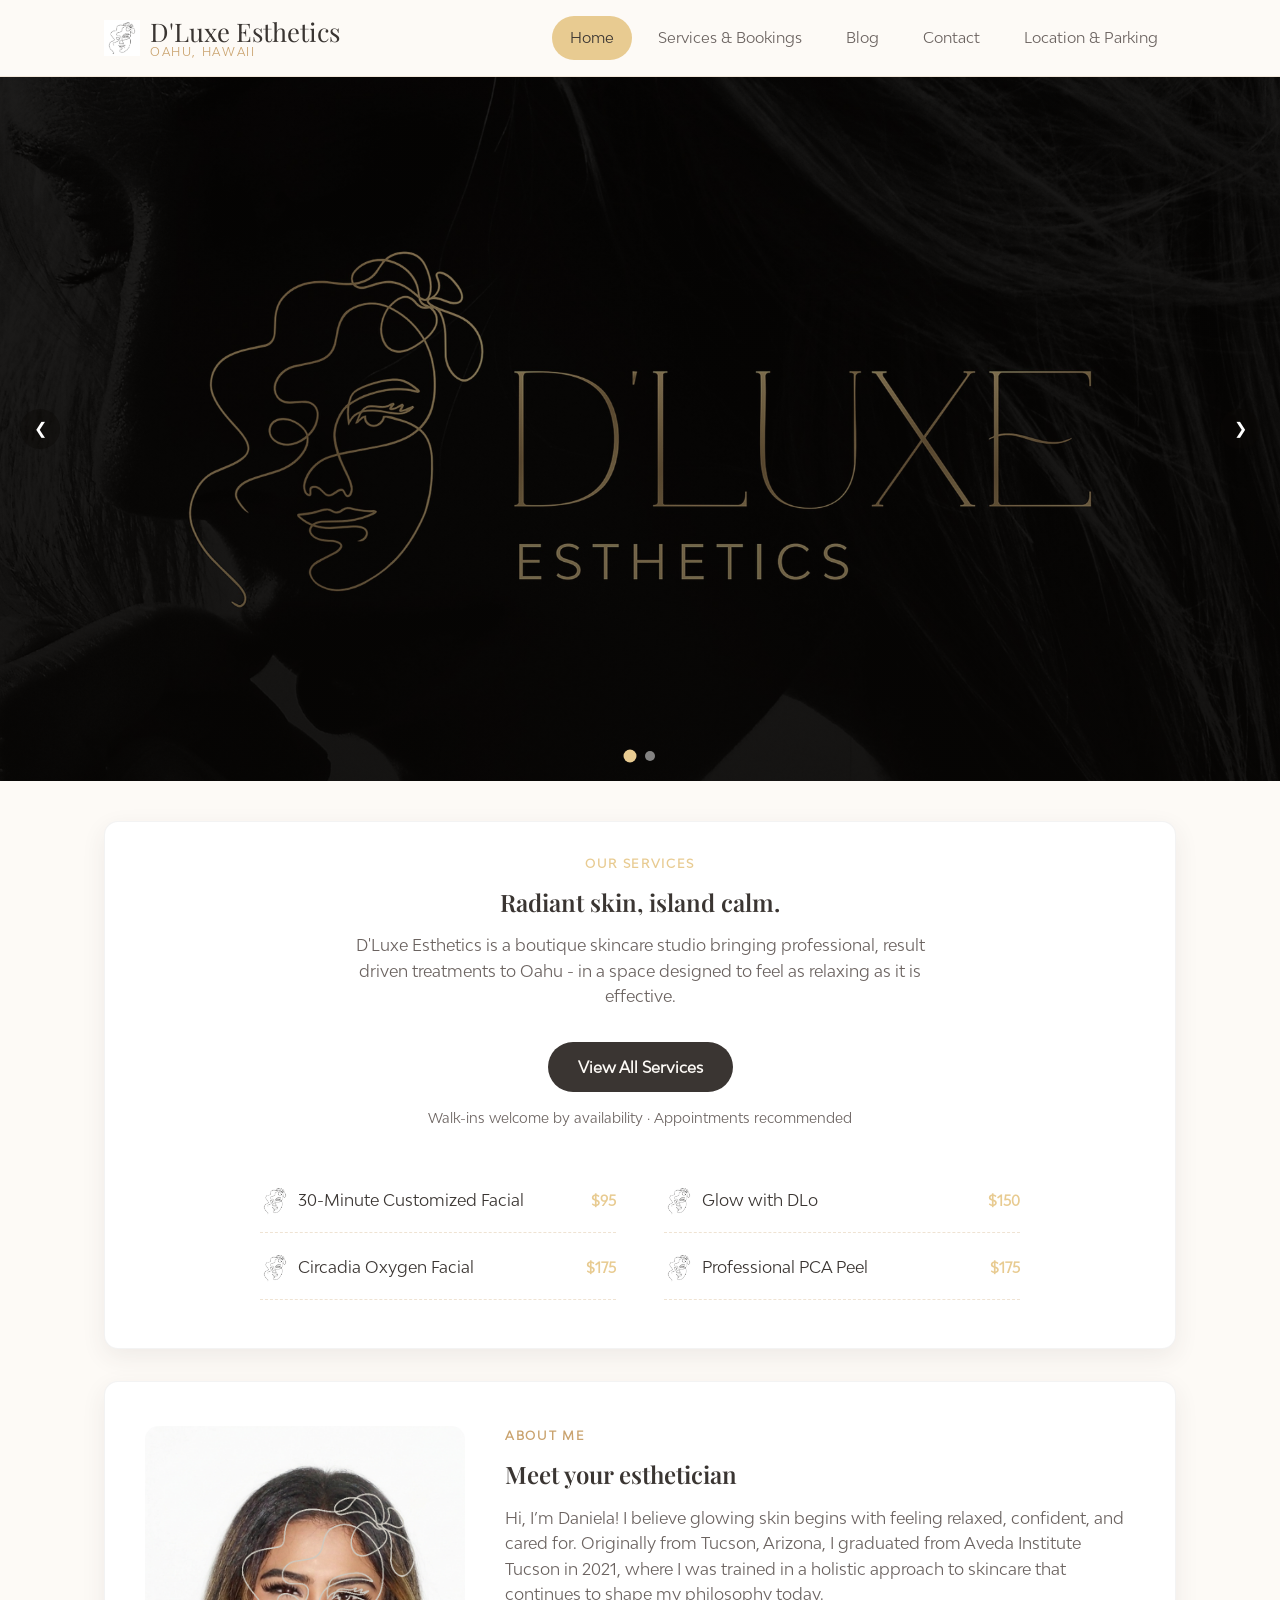
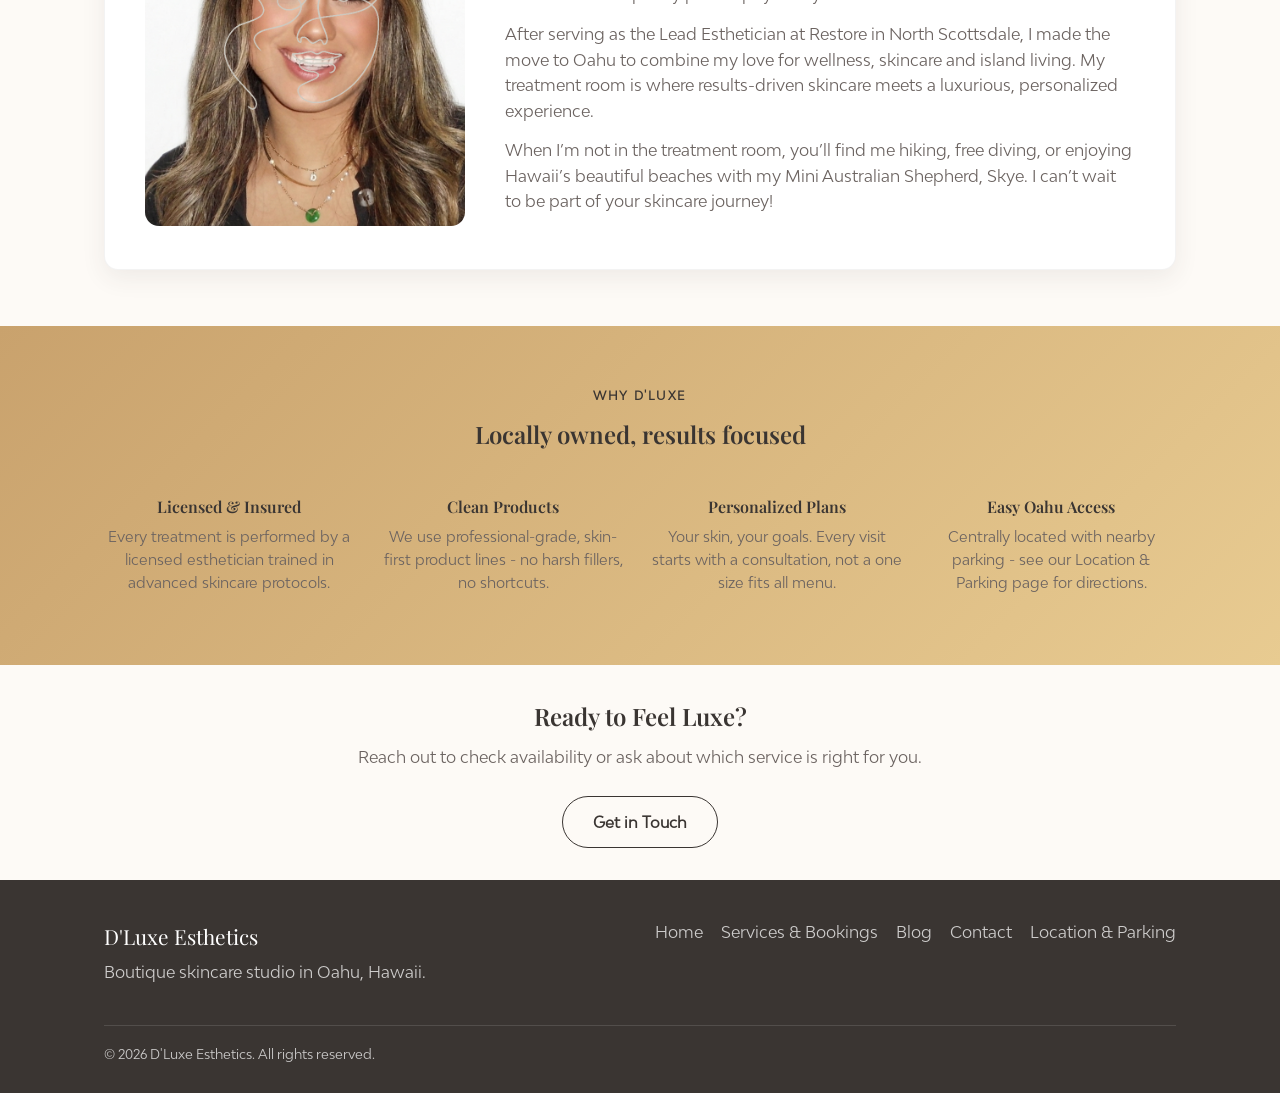
==== commit 80b1467c: "Use sharpened 2x hero image for crisper look on wide screens Co-Authored-By: Claude Sonnet 5 <norepl" ====
--- a/index.html
+++ b/index.html
@@ -82,7 +82,7 @@
   <main>
     <section class="hero hero-home">
       <div class="hero-slider">
-        <div class="hero-slide active" data-full="assets/dluxe-hero-2.png" style="background-image: url('assets/dluxe-hero-2.png');"></div>
+        <div class="hero-slide active" data-full="assets/dluxe-hero-2-hd.jpg" style="background-image: url('assets/dluxe-hero-2-hd.jpg');"></div>
         <div class="hero-slide" data-full="assets/grand-opening.png" data-no-tint="true" style="background-image: url('assets/grand-opening.png'); background-size: contain;"></div>
       </div>
       <button type="button" class="hero-slider-arrow hero-slider-prev" aria-label="Previous image">&#10094;</button>
